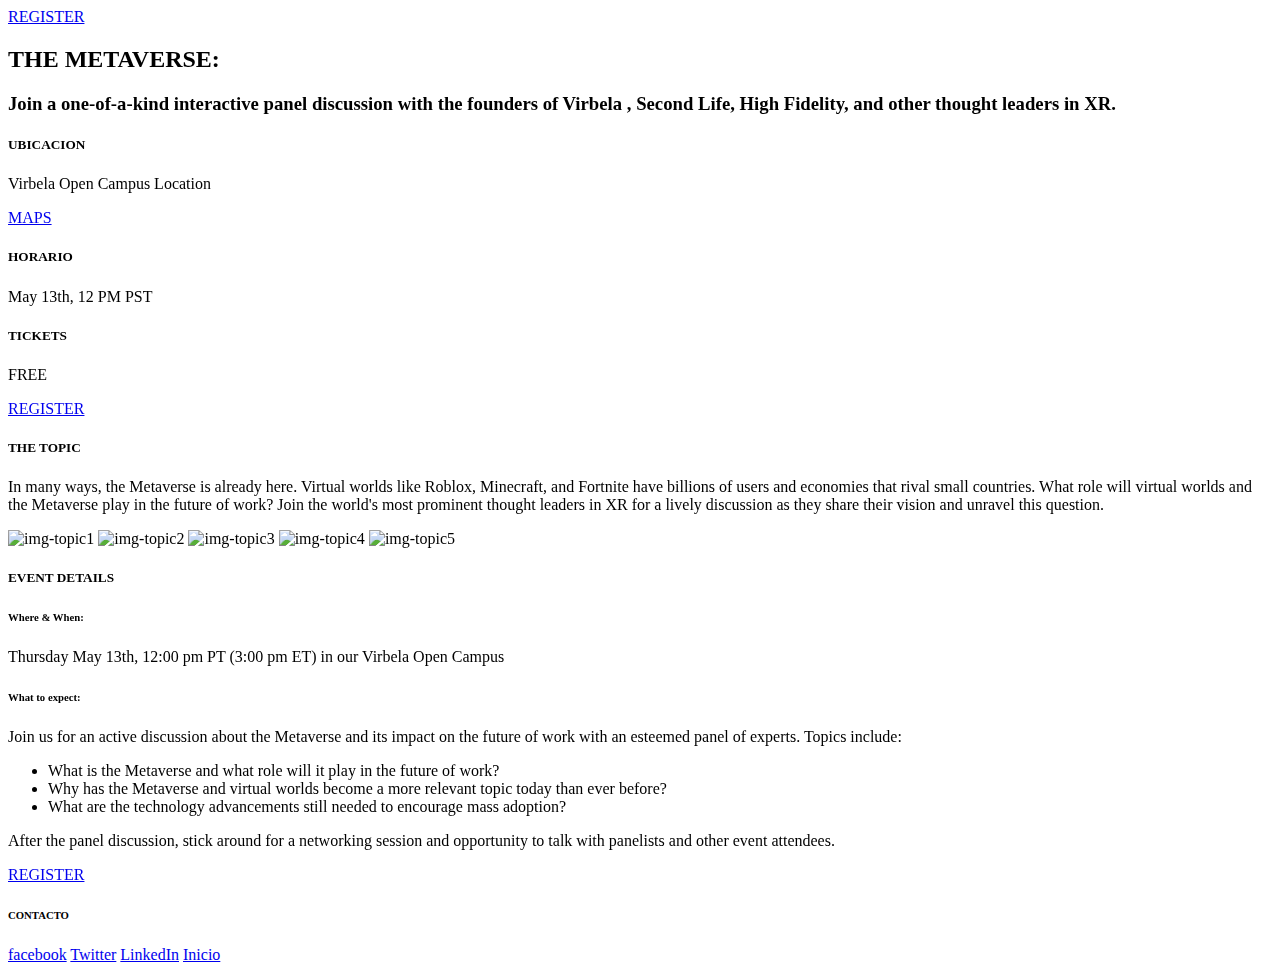
==== index.html @ fabd7022 "Add files via upload" ====
<!DOCTYPE html>
<html lang="en">
<head>
    <meta charset="UTF-8">
    <meta http-equiv="X-UA-Compatible" content="IE=edge">
    <meta name="viewport" content="width=device-width, initial-scale=1.0">
    <title>Document</title>
    <link rel="stylesheet" href="complementos/bootstrap.css">
    <link rel="stylesheet" href="complementos/styles.css">
    <script src="https://kit.fontawesome.com/4f52228036.js" crossorigin="anonymous"></script>
    <link href="https://fonts.googleapis.com/css2?family=Oswald:wght@700&display=swap" rel="stylesheet">
    <link href="https://unpkg.com/aos@2.3.1/dist/aos.css" rel="stylesheet">
    <script src="https://unpkg.com/aos@2.3.1/dist/aos.js"></script>
    <script src="complementos/main.js" ></script>
</head>
<body>
    <header id="header">
        <nav  class="navbar navbar-nav-scroll fixed-top navbar-dark bg-dark"  style="--bs-scroll-height: 100px;" id="barra-navegacion">
            <div>
                <a onclick="cambiarModo()">
                    <i class="fa-solid fa-circle fa-2xl" style="color: #ffffff;"></i>
                </a>
            
                <a href="https://www.facebook.com/sharer/sharer.php?u=https%3A%2F%2Fwww.virbela.com%2Fgo%2Fmetaverse-future-of-work%3Futm_source%3Dlinkedin%26utm_medium%3Dsocial-share%26utm_campaign%3Dmetaverse-panel-2021-04" ><i class="fa-brands fa-square-facebook fa-2xl" style="color: #ffffff;"></i></a>
                
                <a href="https://twitter.com/share?text=Join+a+one-of-a-kind+interactive+panel+discussion+with+the+founders+of+Second+Life%2C+Virbela%2C+and+other+thought+leaders+in+VR%2FAR+space.+&url=https%3A%2F%2Fwww.virbela.com%2Fgo%2Fmetaverse-future-of-work%3Futm_source%3Dlinkedin%26utm_medium%3Dsocial-share%26utm_campaign%3Dmetaverse-panel-2021-04" ><i class="fa-brands fa-square-twitter fa-2xl" style="color: #ffffff;"></i></a>
                
                <a href="https://www.linkedin.com/shareArticle?mini=true&url=https%3A%2F%2Fwww.virbela.com%2Fgo%2Fmetaverse-future-of-work%3Futm_source%3Dlinkedin%26utm_medium%3Dsocial-share%26utm_campaign%3Dmetaverse-panel-2021-04" ><i class="fa-brands fa-linkedin fa-2xl" style="color: #ffffff;"></i></a>
            </div>
            <div>
                <a class="button nav-link active" href="register.html">
                    REGISTER
                </a>
            </div>
            
        </nav>
        <div id="nombre-desc" >
            <h2 id="nombre" data-aos="fade-down">
                THE METAVERSE: 
            </h2>
            <h3 id="descripcion" data-aos="fade-down">
                Join a one-of-a-kind interactive panel discussion with the founders of Virbela
                , Second Life, High Fidelity, and other thought leaders in XR.
            </h3>
        </div>
    </header>
    
    <footer id="footer">
        <div id="cards-informacion"  data-aos="fade-up">
            <div class="card" style="width: 18rem;">
                <div class="card-body">
                    <i class="fa-solid fa-location-dot fa-xl" style="color: #bd00ad;"></i>
                    <h5 class="card-title">UBICACION</h5>
                    <p class="card-text">Virbela Open Campus Location</p>
                    <a href="https://www.google.com.ar/maps/search/Virbela+Open+Campus/@-34.6593796,-58.5660443,14z" class="btn btn-primary btn-card">MAPS</a>
                </div>   
            </div>
            <div class="card" style="width: 18rem;">
                <div class="card-body">
                    <i class="fa-solid fa-clock fa-xl" style="color: #c800ff;"></i>
                    <h5 class="card-title">HORARIO</h5>
                    <p class="card-text">May 13th, 12 PM PST</p>
                </div>   
            </div>
            <div class="card" style="width: 18rem;">
                <div class="card-body">
                    <i class="fa-solid fa-ticket fa-xl" style="color: #b000e0;"></i>
                    <h5 class="card-title">TICKETS</h5>
                    <p class="card-text">FREE</p>
                    <a href="#" class="btn btn-primary btn-card">REGISTER</a>
                </div>
            </div>
        </div> 
        <div id="topic">
            <div id="div-topic-strings" data-aos="fade-up">
                <h5 id="div-topic-strings-h5">THE TOPIC</h5>
                <p>
                    In many ways, the Metaverse is already here. Virtual worlds like Roblox, Minecraft, and Fortnite have billions of users  and economies that rival small countries.
                    What role will virtual worlds and the Metaverse play in the future of work? Join the world's most prominent thought leaders in XR for a lively discussion as they share their vision and unravel this question.
                </p>        
            </div>
            <div id="div-topic-img">
                <img src="https://assets-global.website-files.com/5f50f7cde6ed0e3e54c7fb94/6086ec3313f80b9a36b335ba_highfidelity.jpg" alt="img-topic1" class="img-topic"  data-aos="fade-up">
                <img src="https://assets-global.website-files.com/5f50f7cde6ed0e3e54c7fb94/6086ec47402fd00bac83cf7d_second-life-office.jpg" alt="img-topic2" class="img-topic"  data-aos="fade-down">
                <img src="https://assets-global.website-files.com/5f50f7cde6ed0e3e54c7fb94/6086ec5be52cc75e73532fec_frame.jpg" alt="img-topic3" class="img-topic"  data-aos="fade-up">
                <img src="https://assets-global.website-files.com/5f50f7cde6ed0e3e54c7fb94/6086ec69a650830686362d5c_virbela-speakeasy.jpg" alt="img-topic4" class="img-topic"  data-aos="fade-up">
                <img src="https://assets-global.website-files.com/5f50f7cde6ed0e3e54c7fb94/6086ec83e83b401bca9a8c43_virbela-auditorium.jpg" alt="img-topic5" class="img-topic"  data-aos="fade-down">
            </div>    
        </div>
        <div id="events-details">
            <div id="div-title-events-details" data-aos="fade-right">
                <h5>
                    EVENT DETAILS
                </h5>
            </div>
            <div id="div-events-details-text" data-aos="fade-left">
                <h6>Where & When:</h6>
                <p class="events-details-p">
                    Thursday May 13th, 12:00 pm PT (3:00 pm ET) in our Virbela Open Campus
                </p>
                <h6>What to expect:</h6>
                <p class="events-details-p">
                    Join us for an active discussion about the Metaverse and its impact on the future of work with an esteemed panel of experts. Topics include:
                </p>
                <ul id="lista">
                    <li class="item-lista">What is the Metaverse and what role will it play in the future of work?</li>
                    <li class="item-lista">Why has the Metaverse and virtual worlds become a more relevant topic today than ever before?</li>
                    <li class="item-lista">What are the technology advancements still needed to encourage mass adoption? </li>
                </ul>
                <p class="events-details-p">
                    After the panel discussion, stick around for a networking session and opportunity to talk with panelists and other event attendees.
                </p>
                <a class="button nav-link active" href="register.html">
                    REGISTER
                </a>
            </div>
        </div>
        <div id="pie-pagina">
            <h6 id="contacto-pie-pagina">CONTACTO</h6>
            <a href="https://www.facebook.com/sharer/sharer.php?u=https%3A%2F%2Fwww.virbela.com%2Fgo%2Fmetaverse-future-of-work%3Futm_source%3Dlinkedin%26utm_medium%3Dsocial-share%26utm_campaign%3Dmetaverse-panel-2021-04"><i class="fa-brands fa-square-facebook fa-2xl" style="color: #ffffff;"></i>facebook</a>
            <a href="https://twitter.com/share?text=Join+a+one-of-a-kind+interactive+panel+discussion+with+the+founders+of+Second+Life%2C+Virbela%2C+and+other+thought+leaders+in+VR%2FAR+space.+&url=https%3A%2F%2Fwww.virbela.com%2Fgo%2Fmetaverse-future-of-work%3Futm_source%3Dlinkedin%26utm_medium%3Dsocial-share%26utm_campaign%3Dmetaverse-panel-2021-04"><i class="fa-brands fa-square-twitter fa-2xl" style="color: #ffffff;"></i>Twitter</a>
            <a href="https://www.linkedin.com/shareArticle?mini=true&url=https%3A%2F%2Fwww.virbela.com%2Fgo%2Fmetaverse-future-of-work%3Futm_source%3Dlinkedin%26utm_medium%3Dsocial-share%26utm_campaign%3Dmetaverse-panel-2021-04"><i class="fa-brands fa-linkedin fa-2xl" style="color: #ffffff;"></i>LinkedIn</a>
            <a href="index.html"><i class="fa-sharp fa-solid fa-house fa-xl" style="color: #ffffff;"></i>Inicio</a>
        </div>
    </footer>
    <script>
        AOS.init();
    </script>
    
</body>
</html>
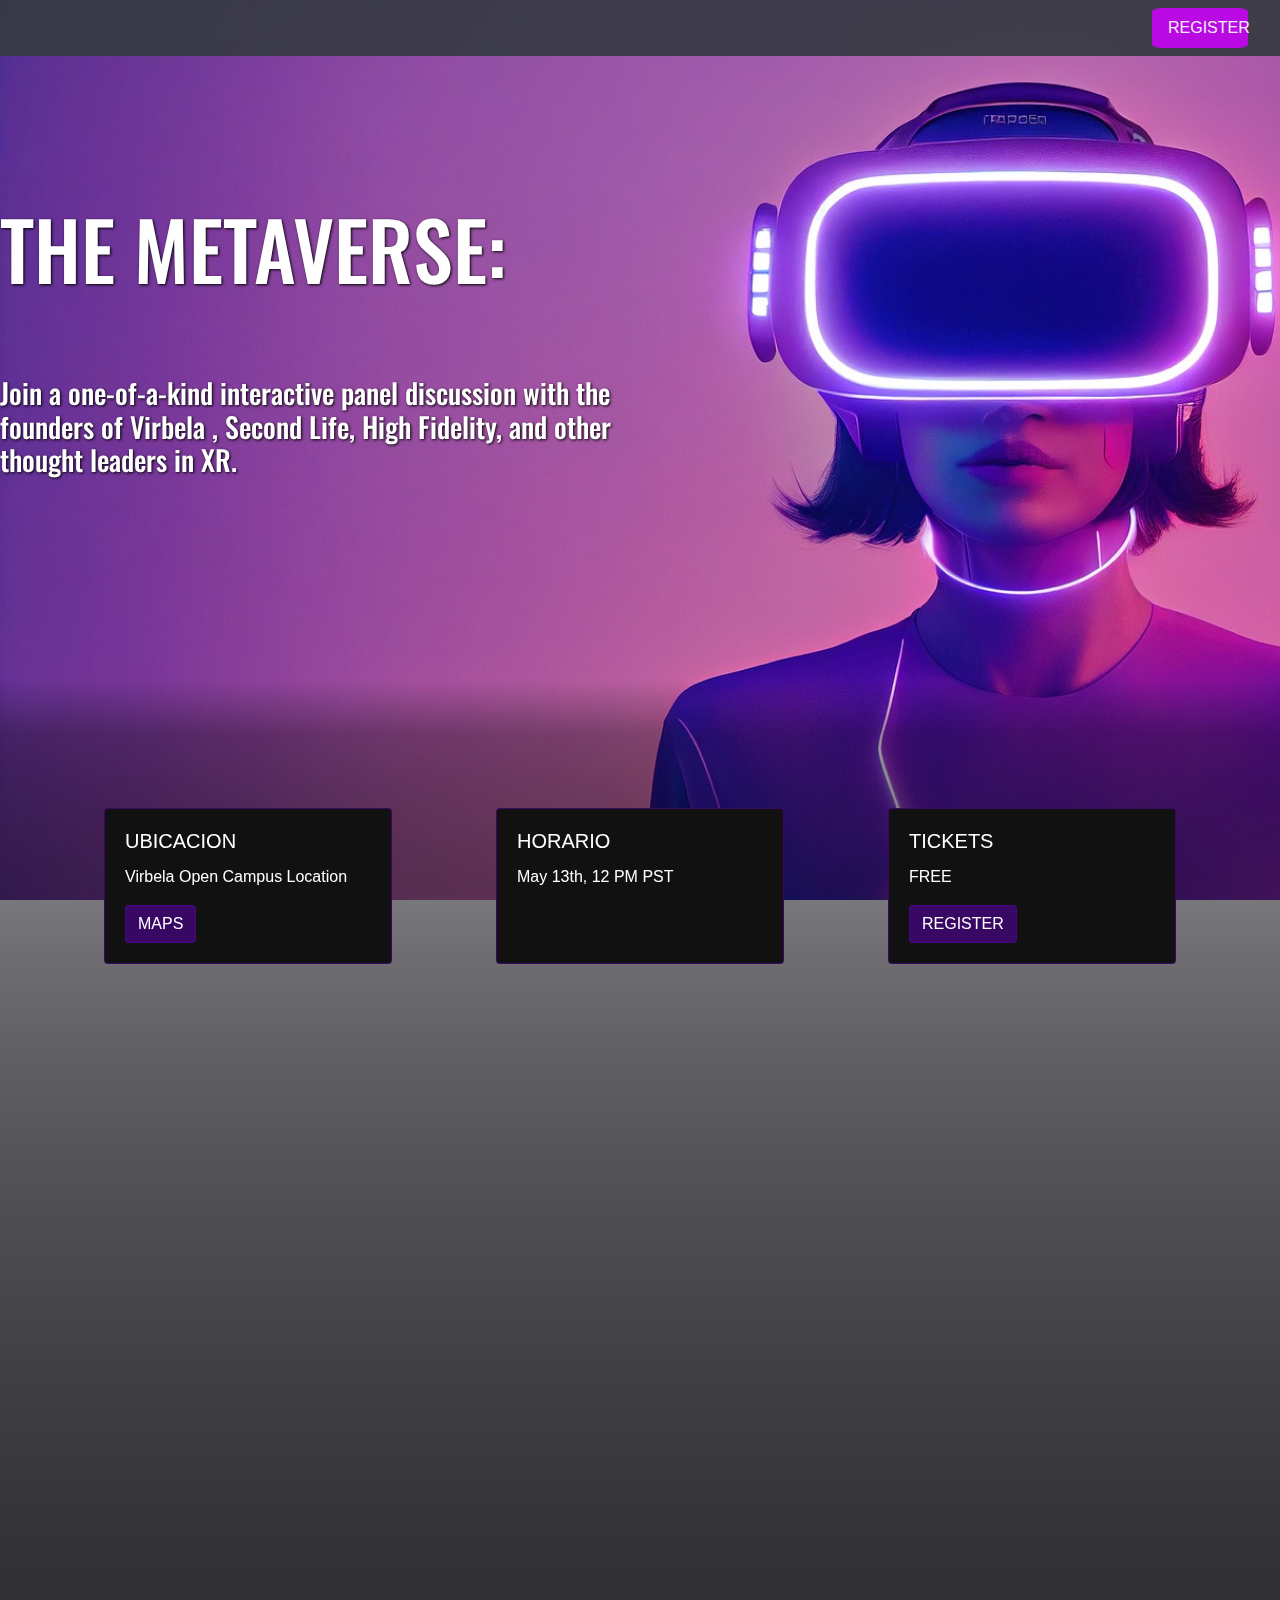
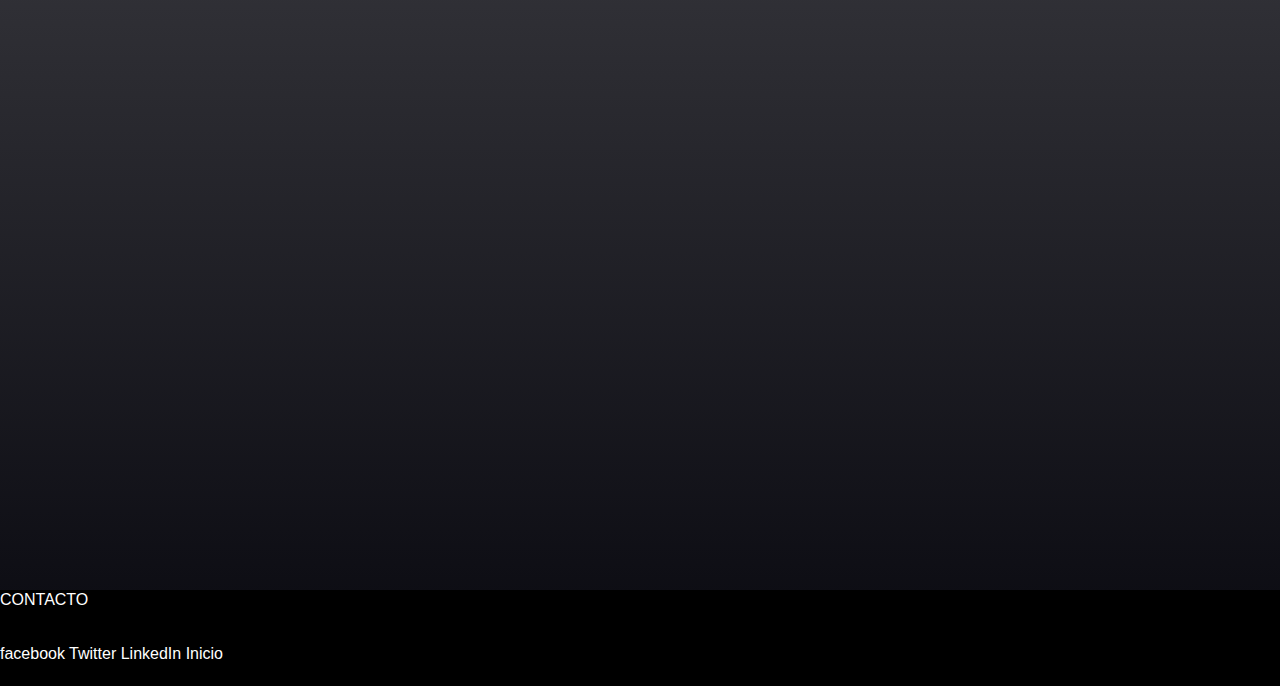
==== commit 2c5d9062: "tittle icono" ====
--- a/index.html
+++ b/index.html
@@ -4,7 +4,7 @@
     <meta charset="UTF-8">
     <meta http-equiv="X-UA-Compatible" content="IE=edge">
     <meta name="viewport" content="width=device-width, initial-scale=1.0">
-    <title>Document</title>
+    <title>METAVERSE</title>
     <link rel="stylesheet" href="complementos/bootstrap.css">
     <link rel="stylesheet" href="complementos/styles.css">
     <script src="https://kit.fontawesome.com/4f52228036.js" crossorigin="anonymous"></script>
@@ -12,6 +12,7 @@
     <link href="https://unpkg.com/aos@2.3.1/dist/aos.css" rel="stylesheet">
     <script src="https://unpkg.com/aos@2.3.1/dist/aos.js"></script>
     <script src="complementos/main.js" ></script>
+    <link rel="icon" href="complementos/icon.svg">
 </head>
 <body>
     <header id="header">
--- a/complementos/styles.css
+++ b/complementos/styles.css
@@ -0,0 +1,175 @@
+*{
+}
+body{
+    background-image: url(imagen-fondo.jpg); 
+    background-size: cover;
+    background-repeat: no-repeat;
+    background-attachment: fixed;
+}
+/*barra de navegacion*/
+
+.button:hover{
+    color: white; text-decoration: none ;
+    background-color: #19003094;
+    border-color: #3d0274b2;
+}
+.button:focus{
+    background-color: #19003094;
+    border-color: #3d0274b2;
+}
+.button{
+    background-color: #c100f1f5;
+    border-radius: 10%;
+    width: 6em;
+    height: 2.5em;
+    color: #ffffff;
+    border: none;
+    margin-right: 1em;
+}
+#barra-navegacion{
+    z-index: 100;
+    background-color: #19171b00;
+    opacity: 90%;
+}
+/*header*/
+#header{
+    height: 30em;
+}
+#nombre-desc{
+    position: relative;
+    text-shadow: 1px 1px 3px #000;
+    font-family: 'Oswald', sans-serif;
+    margin:0;
+    align-items: flex-start;
+    text-align: start;
+}
+#nombre{
+    font-size: 5em;
+    padding-top: 0;
+    margin-top: 2.5em;
+    margin-bottom: 1em;
+    color: white;
+}
+#descripcion{
+    color: white;
+    width: 25em;
+    margin: 0;
+    padding: 0;
+}
+/*footer*/
+#events-details{
+    display: flex;
+    flex-direction: column;
+    color: #ffffff;
+    margin-top: 4em;
+    justify-content: center;
+    align-items: center;
+    width: 30em;
+}
+#cards-informacion{
+    display: flex;
+    padding-top: 8em;
+    justify-content: space-evenly;
+}
+#events-details-p{
+    width: 30em;
+}
+.card {
+    background-color: #111111;
+    color: #ffffff;
+    border-color: #5402a094;
+}
+#footer{
+    background: linear-gradient(transparent,10%,#08080f );
+    height: 100%;           
+}
+.btn-card:hover{
+    background-color: #19003094;
+    border-color: #3d0274b2;
+}
+.btn-card:focus{
+    background-color: #19003094;
+    border-color: #3d0274b2;
+}
+.btn-card{
+    background-color: #5402a094;
+    border-color: #5402a094;
+}
+
+/*TOPIC*/
+#div-topic-img{
+    margin-left: 2em;
+}
+.img-topic{
+    margin: 0;
+    width: 13em;
+    height: 13em;
+}
+#topic{
+    margin-top: 8em;
+    display: flex;
+    align-items: center;
+}
+#div-topic-strings{
+    text-align: center;
+    color: #ffffff;
+    margin-left: 5em;
+    width: 40em;
+}
+#div-topic-strings h5{
+    text-decoration: underline;
+    font-family: 'Oswald', sans-serif;
+    font-size: 2.5em;
+}
+#div-topic-strings p{
+    font-size: 1.5em;
+}
+/*details*/
+#events-details{
+    margin-top: 15em;
+    width: 100%;
+    display: flex;
+    flex-direction: row;
+    justify-content: center;
+}
+#div-title-events-details{
+    display: flex;
+    align-items: center;
+    height: 6em;
+    background-color: #7e009ef5;
+    font-size: 2em;
+    padding-right: 4em;
+}
+#div-title-events-details h5{
+    font-size: 1.2em;
+}
+#div-events-details-text{
+    width: 50em;
+}
+.events-details-p{
+    margin-left: 2em;
+    font-size: 1.2em;
+}
+#div-events-details-text h6{
+    margin-left: 2em;
+}
+#events-details a{
+    margin-left:  1em;
+}
+/*pie de pagina*/
+#pie-pagina{
+    margin-top: 10em;
+    background-color: #000;
+    height: 6em;
+}
+#contacto-pie-pagina{
+    color: #ffffff;
+    margin-bottom: 2em;
+}
+#pie-pagina a{
+    color: #ffffff;
+
+}
+#pie-pagina a:hover{
+    color: #e523ff;
+}